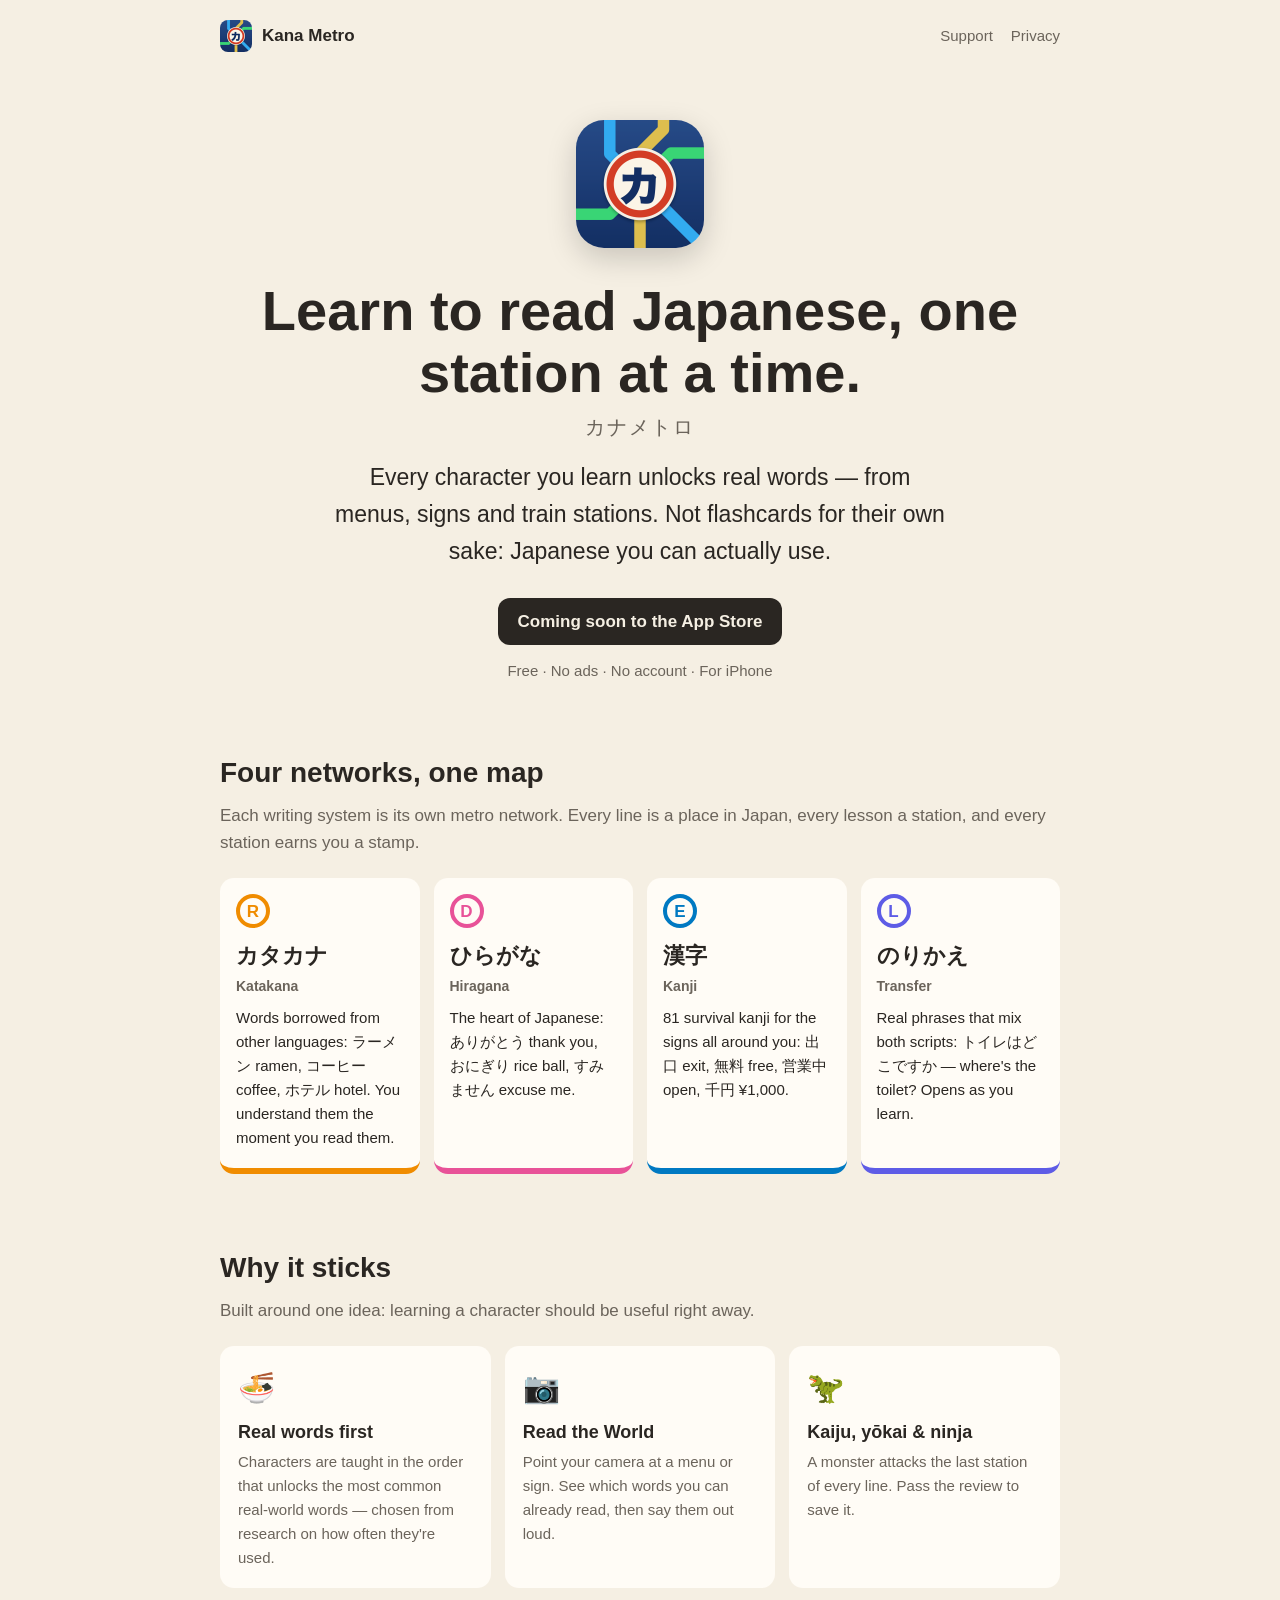
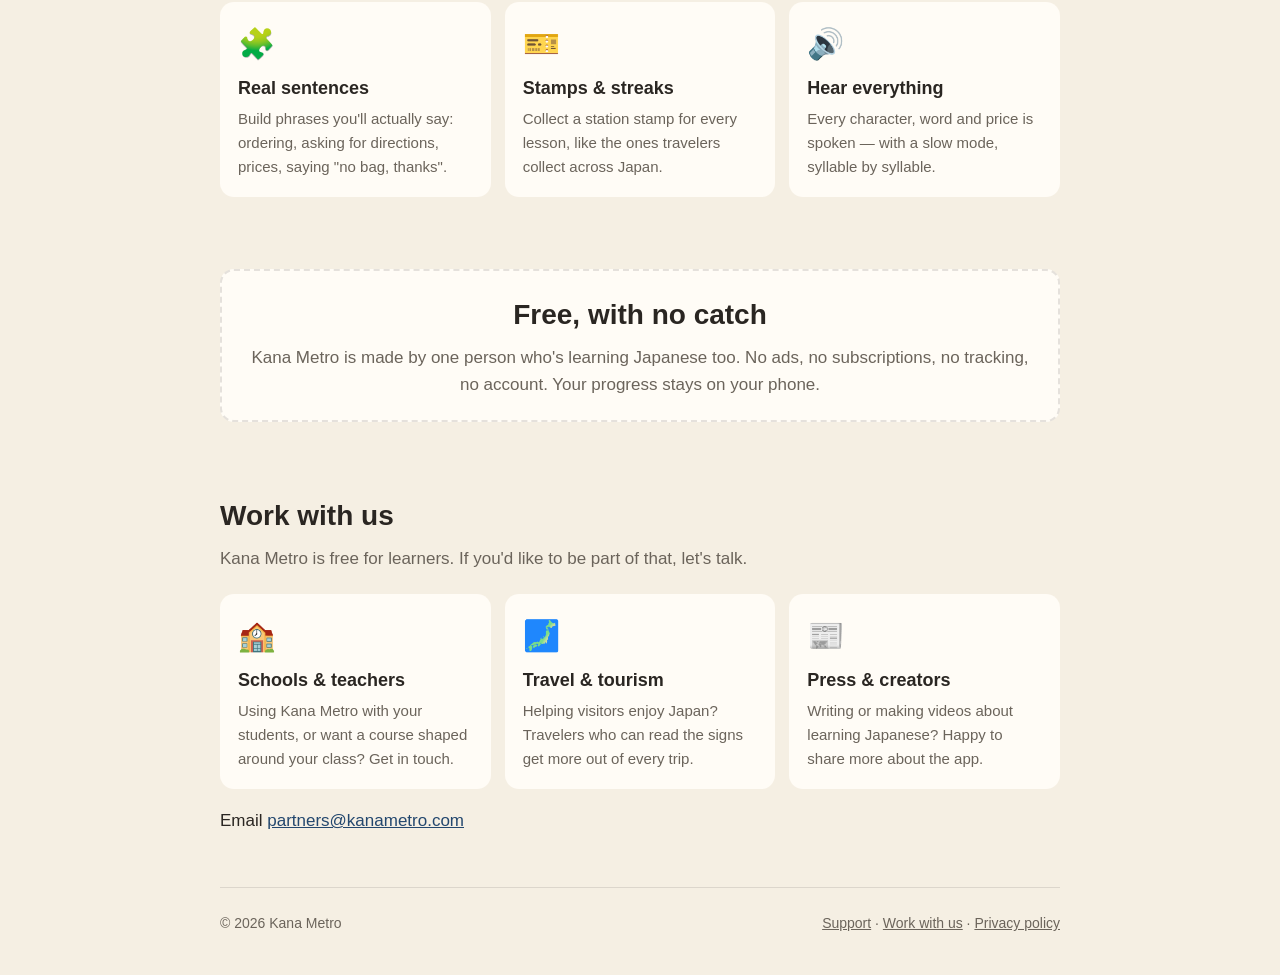
==== index.html @ d76db85e "Kana Metro website: home, support and privacy policy Co-Authored-By: Claude Opus 5.5 <noreply@anthro" ====
<!doctype html>
<html lang="en">
<head>
  <meta charset="utf-8">
  <meta name="viewport" content="width=device-width, initial-scale=1">
  <title>Kana Metro — learn to read Japanese</title>
  <meta name="description" content="Learn to read Japanese one metro station at a time. Every character you learn unlocks real words from menus, signs and stations. Free, no ads, no account.">
  <meta property="og:title" content="Kana Metro — learn to read Japanese">
  <meta property="og:description" content="Every character you learn unlocks real words from menus, signs and stations. Free, no ads, no account.">
  <meta property="og:image" content="https://kanametro.com/icon.png">
  <link rel="icon" href="favicon.png">
  <link rel="apple-touch-icon" href="icon.png">
  <link rel="stylesheet" href="styles.css">
</head>
<body>
  <div class="wrap">
    <header class="top">
      <a class="brand" href="/"><img src="favicon.png" alt="">Kana Metro</a>
      <nav><a href="support.html">Support</a><a href="privacy.html">Privacy</a></nav>
    </header>

    <div class="hero">
      <img src="icon.png" alt="Kana Metro app icon">
      <h1>Learn to read Japanese, one station at a time.</h1>
      <div class="jp">カナメトロ</div>
      <p class="lead">Every character you learn unlocks real words — from menus, signs and train stations. Not flashcards for their own sake: Japanese you can actually use.</p>
      <div class="badge">Coming soon to the App Store</div>
      <div class="pills">Free · No ads · No account · For iPhone</div>
    </div>

    <section>
      <h2>Four networks, one map</h2>
      <p class="sub">Each writing system is its own metro network. Every line is a place in Japan, every lesson a station, and every station earns you a stamp.</p>
      <div class="lines">
        <div class="line" style="--c:#F08C00">
          <span class="code">R</span>
          <h3>カタカナ</h3>
          <div class="name">Katakana</div>
          <p>Words borrowed from other languages: ラーメン ramen, コーヒー coffee, ホテル hotel. You understand them the moment you read them.</p>
        </div>
        <div class="line" style="--c:#E85298">
          <span class="code">D</span>
          <h3>ひらがな</h3>
          <div class="name">Hiragana</div>
          <p>The heart of Japanese: ありがとう thank you, おにぎり rice ball, すみません excuse me.</p>
        </div>
        <div class="line" style="--c:#0079C2">
          <span class="code">E</span>
          <h3>漢字</h3>
          <div class="name">Kanji</div>
          <p>81 survival kanji for the signs all around you: 出口 exit, 無料 free, 営業中 open, 千円 ¥1,000.</p>
        </div>
        <div class="line" style="--c:#5E5CE6">
          <span class="code">L</span>
          <h3>のりかえ</h3>
          <div class="name">Transfer</div>
          <p>Real phrases that mix both scripts: トイレはどこですか — where's the toilet? Opens as you learn.</p>
        </div>
      </div>
    </section>

    <section>
      <h2>Why it sticks</h2>
      <p class="sub">Built around one idea: learning a character should be useful right away.</p>
      <div class="features">
        <div class="feature">
          <div class="icon">🍜</div>
          <h3>Real words first</h3>
          <p>Characters are taught in the order that unlocks the most common real-world words — chosen from research on how often they're used.</p>
        </div>
        <div class="feature">
          <div class="icon">📷</div>
          <h3>Read the World</h3>
          <p>Point your camera at a menu or sign. See which words you can already read, then say them out loud.</p>
        </div>
        <div class="feature">
          <div class="icon">🦖</div>
          <h3>Kaiju, yōkai &amp; ninja</h3>
          <p>A monster attacks the last station of every line. Pass the review to save it.</p>
        </div>
        <div class="feature">
          <div class="icon">🧩</div>
          <h3>Real sentences</h3>
          <p>Build phrases you'll actually say: ordering, asking for directions, prices, saying "no bag, thanks".</p>
        </div>
        <div class="feature">
          <div class="icon">🎫</div>
          <h3>Stamps &amp; streaks</h3>
          <p>Collect a station stamp for every lesson, like the ones travelers collect across Japan.</p>
        </div>
        <div class="feature">
          <div class="icon">🔊</div>
          <h3>Hear everything</h3>
          <p>Every character, word and price is spoken — with a slow mode, syllable by syllable.</p>
        </div>
      </div>
    </section>

    <section>
      <div class="promise">
        <h2>Free, with no catch</h2>
        <p class="sub" style="margin:0">Kana Metro is made by one person who's learning Japanese too. No ads, no subscriptions, no tracking, no account. Your progress stays on your phone.</p>
      </div>
    </section>

    <section id="work-with-us">
      <h2>Work with us</h2>
      <p class="sub">Kana Metro is free for learners. If you'd like to be part of that, let's talk.</p>
      <div class="features">
        <div class="feature">
          <div class="icon">🏫</div>
          <h3>Schools &amp; teachers</h3>
          <p>Using Kana Metro with your students, or want a course shaped around your class? Get in touch.</p>
        </div>
        <div class="feature">
          <div class="icon">🗾</div>
          <h3>Travel &amp; tourism</h3>
          <p>Helping visitors enjoy Japan? Travelers who can read the signs get more out of every trip.</p>
        </div>
        <div class="feature">
          <div class="icon">📰</div>
          <h3>Press &amp; creators</h3>
          <p>Writing or making videos about learning Japanese? Happy to share more about the app.</p>
        </div>
      </div>
      <p style="margin-top:18px">Email <a href="mailto:partners@kanametro.com">partners@kanametro.com</a></p>
    </section>

    <footer>
      <span>© 2026 Kana Metro</span>
      <span><a href="support.html">Support</a> · <a href="#work-with-us">Work with us</a> · <a href="privacy.html">Privacy policy</a></span>
    </footer>
  </div>
</body>
</html>
---- styles.css ----
:root {
  --page: #F5EFE3;
  --card: #FFFCF6;
  --ink: #2A2622;
  --muted: #6B645B;
  --shu: #D23F2A;
  --ai: #23476E;
  --line: rgba(42, 38, 34, 0.12);
}

@media (prefers-color-scheme: dark) {
  :root {
    --page: #1B1916;
    --card: #2A2723;
    --ink: #EDE6DA;
    --muted: #A69E92;
    --shu: #FF6A50;
    --ai: #7FA8D6;
    --line: rgba(237, 230, 218, 0.14);
  }
}

* { box-sizing: border-box; }

body {
  margin: 0;
  background: var(--page);
  color: var(--ink);
  font-family: -apple-system, BlinkMacSystemFont, "Hiragino Sans", "Noto Sans JP", "Segoe UI", sans-serif;
  font-size: 17px;
  line-height: 1.6;
}

a { color: var(--ai); }

.wrap { max-width: 880px; margin: 0 auto; padding: 0 20px; }

header.top {
  display: flex;
  align-items: center;
  justify-content: space-between;
  padding: 20px 0;
}

.brand { display: flex; align-items: center; gap: 10px; font-weight: 700; color: var(--ink); text-decoration: none; }
.brand img { width: 32px; height: 32px; border-radius: 8px; }
nav a { margin-left: 18px; color: var(--muted); text-decoration: none; font-size: 15px; }
nav a:hover { color: var(--ink); }

.hero { text-align: center; padding: 48px 0 32px; }
.hero img { width: 128px; height: 128px; border-radius: 28px; box-shadow: 0 10px 30px rgba(0, 0, 0, 0.18); }
.hero h1 { font-size: clamp(36px, 7vw, 56px); line-height: 1.1; margin: 24px 0 8px; }
.hero .jp { color: var(--muted); font-size: 20px; letter-spacing: 0.1em; }
.hero p.lead { font-size: clamp(19px, 3vw, 23px); max-width: 620px; margin: 16px auto; }

.badge {
  display: inline-block;
  margin-top: 12px;
  padding: 10px 20px;
  border-radius: 12px;
  background: var(--ink);
  color: var(--page);
  font-weight: 600;
}
.pills { margin-top: 14px; color: var(--muted); font-size: 15px; }

section { padding: 36px 0; }
h2 { font-size: 28px; margin: 0 0 6px; }
.sub { color: var(--muted); margin: 0 0 22px; }

.lines { display: grid; grid-template-columns: repeat(auto-fit, minmax(190px, 1fr)); gap: 14px; }
.line {
  background: var(--card);
  border-radius: 14px;
  padding: 16px 16px 18px;
  border-bottom: 6px solid var(--c);
}
.line .code {
  display: inline-flex; align-items: center; justify-content: center;
  width: 34px; height: 34px; border-radius: 50%;
  border: 4px solid var(--c); font-weight: 800; color: var(--c);
}
.line h3 { margin: 10px 0 2px; font-size: 22px; }
.line .name { color: var(--muted); font-size: 14px; font-weight: 600; }
.line p { margin: 8px 0 0; font-size: 15px; }

.features { display: grid; grid-template-columns: repeat(auto-fit, minmax(240px, 1fr)); gap: 14px; }
.feature { background: var(--card); border-radius: 14px; padding: 18px; }
.feature .icon { font-size: 30px; }
.feature h3 { margin: 6px 0 4px; font-size: 18px; }
.feature p { margin: 0; font-size: 15px; color: var(--muted); }

.promise {
  background: var(--card);
  border: 2px dashed var(--line);
  border-radius: 14px;
  padding: 22px;
  text-align: center;
}

article { background: var(--card); border-radius: 16px; padding: clamp(20px, 4vw, 36px); margin: 20px 0 40px; }
article h1 { margin-top: 0; font-size: 32px; }
article h2 { font-size: 21px; margin-top: 28px; }
.updated { color: var(--muted); font-size: 15px; }

footer {
  border-top: 1px solid var(--line);
  padding: 24px 0 40px;
  color: var(--muted);
  font-size: 14px;
  display: flex;
  flex-wrap: wrap;
  gap: 8px 18px;
  justify-content: space-between;
}
footer a { color: var(--muted); }
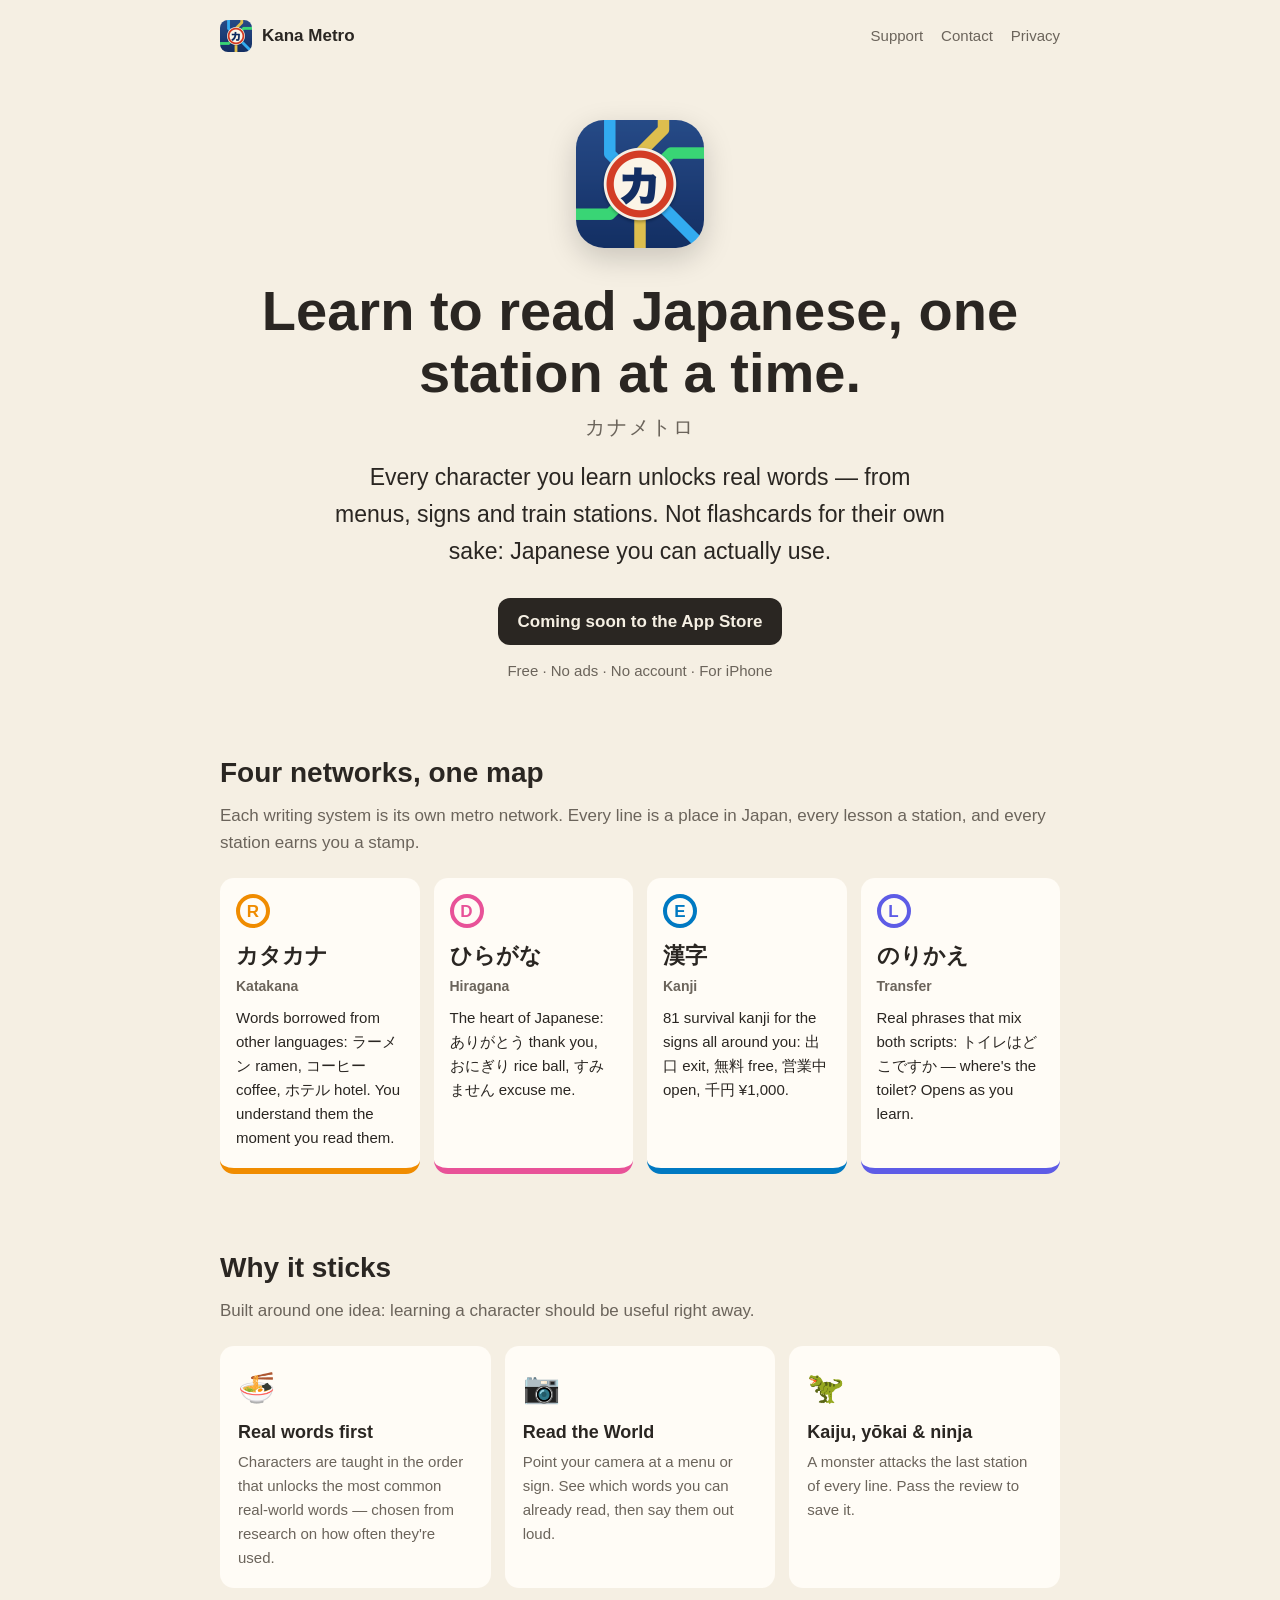
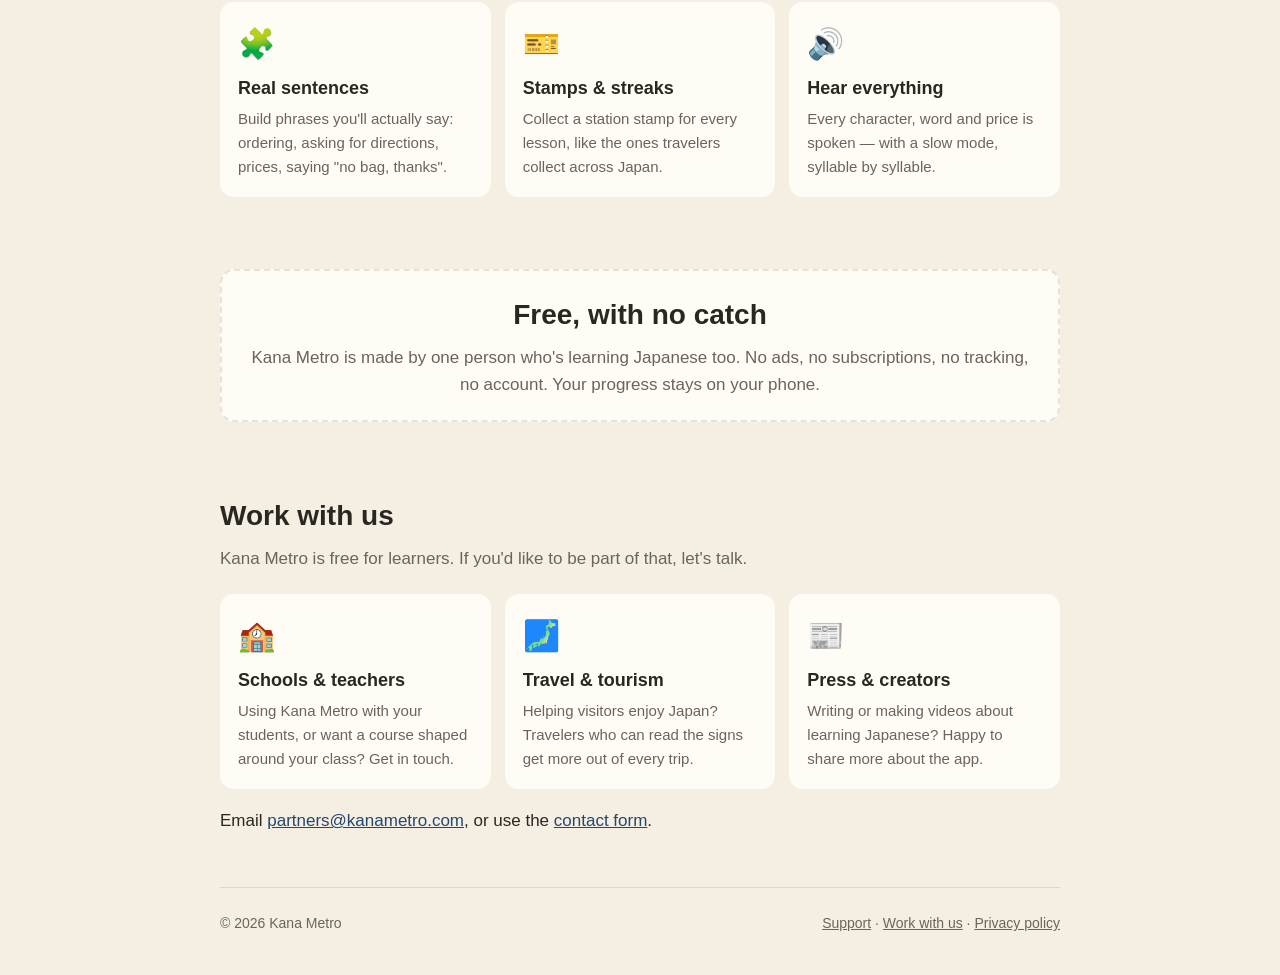
==== commit d0ede91b: "Add a contact form (Web3Forms, honeypot spam check) Co-Authored-By: Claude Opus 5.5 <noreply@anthrop" ====
--- a/index.html
+++ b/index.html
@@ -16,7 +16,7 @@
   <div class="wrap">
     <header class="top">
       <a class="brand" href="/"><img src="favicon.png" alt="">Kana Metro</a>
-      <nav><a href="support.html">Support</a><a href="privacy.html">Privacy</a></nav>
+      <nav><a href="support.html">Support</a><a href="support.html#contact">Contact</a><a href="privacy.html">Privacy</a></nav>
     </header>
 
     <div class="hero">
@@ -123,7 +123,7 @@
           <p>Writing or making videos about learning Japanese? Happy to share more about the app.</p>
         </div>
       </div>
-      <p style="margin-top:18px">Email <a href="mailto:partners@kanametro.com">partners@kanametro.com</a></p>
+      <p style="margin-top:18px">Email <a href="mailto:partners@kanametro.com">partners@kanametro.com</a>, or use the <a href="support.html#contact">contact form</a>.</p>
     </section>
 
     <footer>
--- a/styles.css
+++ b/styles.css
@@ -114,3 +114,36 @@
   justify-content: space-between;
 }
 footer a { color: var(--muted); }
+
+.contact { display: grid; gap: 6px; max-width: 560px; }
+.contact label { font-weight: 600; font-size: 15px; margin-top: 10px; }
+.contact .optional { font-weight: 400; color: var(--muted); }
+.contact input, .contact select, .contact textarea {
+  font: inherit;
+  color: var(--ink);
+  background: var(--page);
+  border: 1.5px solid var(--line);
+  border-radius: 10px;
+  padding: 10px 12px;
+  width: 100%;
+}
+.contact input:focus, .contact select:focus, .contact textarea:focus { outline: 2px solid var(--ai); border-color: transparent; }
+.contact textarea { resize: vertical; }
+.contact button {
+  margin-top: 16px;
+  justify-self: start;
+  font: inherit;
+  font-weight: 700;
+  color: #fff;
+  background: var(--shu);
+  border: 0;
+  border-radius: 12px;
+  padding: 12px 26px;
+  cursor: pointer;
+}
+.contact button:disabled { opacity: 0.6; cursor: default; }
+.contact .honeypot { position: absolute; left: -9999px; width: 1px; height: 1px; opacity: 0; }
+.form-status { margin: 8px 0 0; font-weight: 600; min-height: 1.4em; }
+.form-status.ok { color: #4E8A3A; }
+.form-status.error { color: var(--shu); }
+.fine { color: var(--muted); font-size: 14px; margin: 0; }
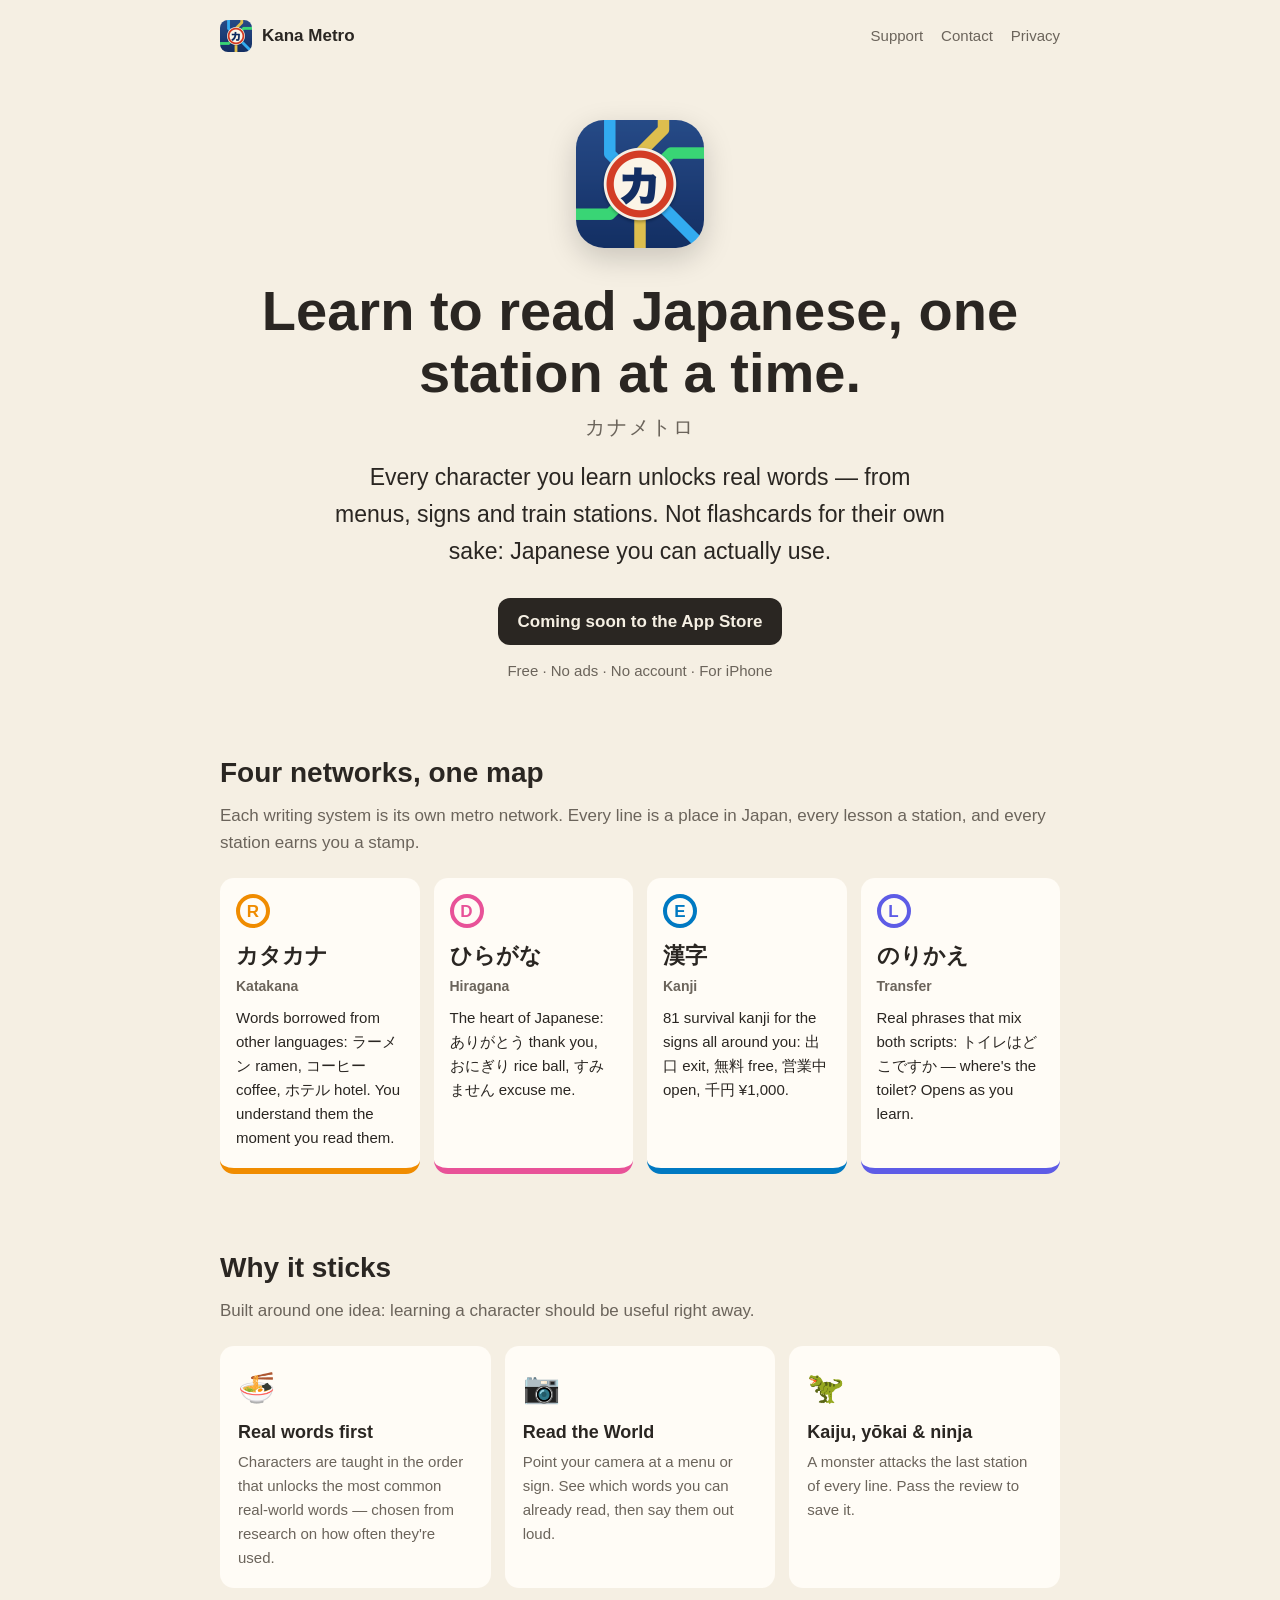
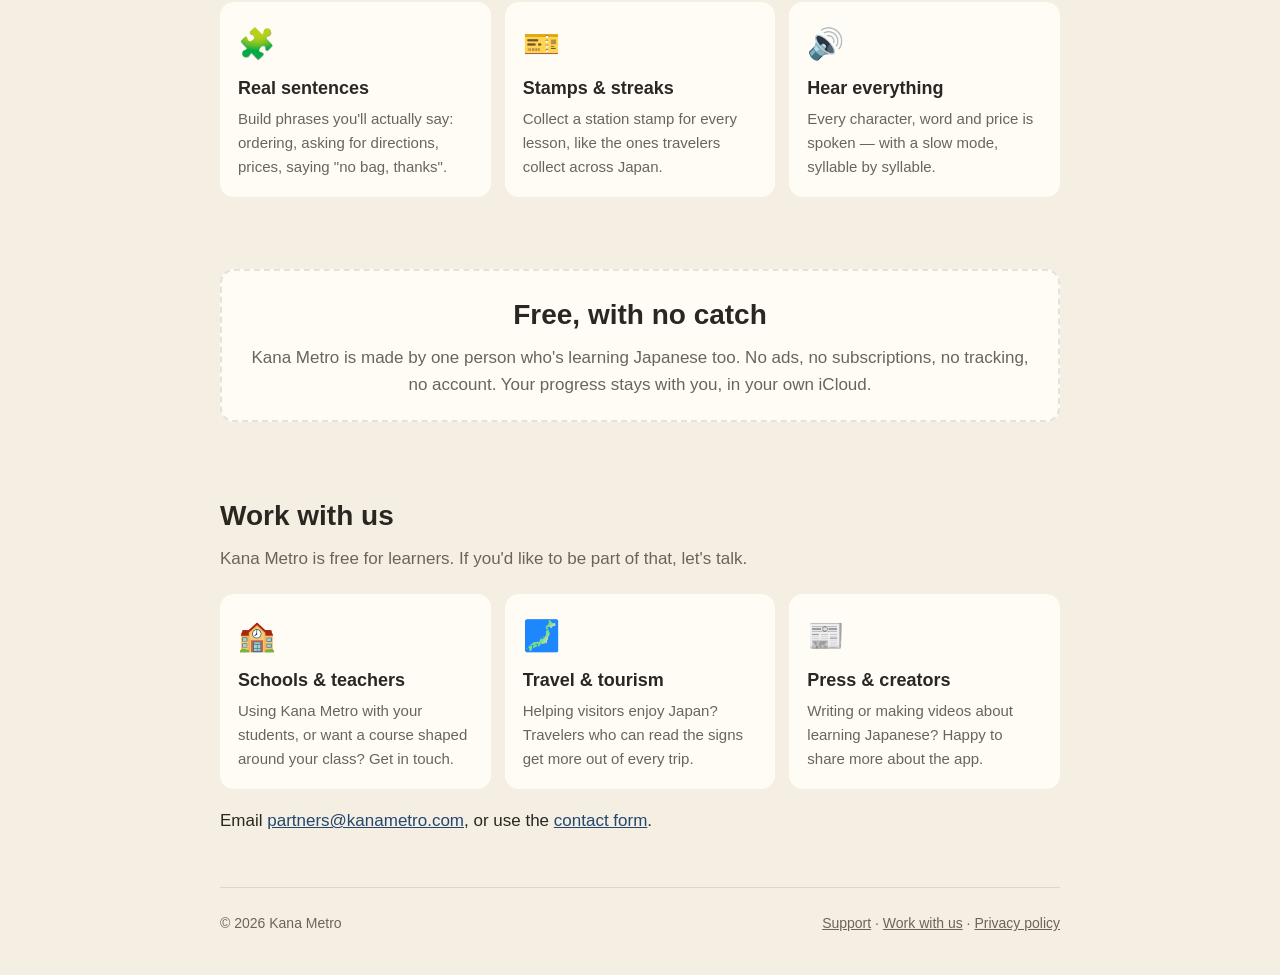
==== commit 867d6bbe: "Privacy policy and FAQ: progress syncs through the user's own iCloud Co-Authored-By: Claude Opus 5.5" ====
--- a/index.html
+++ b/index.html
@@ -10,7 +10,7 @@
   <meta property="og:image" content="https://kanametro.com/icon.png">
   <link rel="icon" href="favicon.png">
   <link rel="apple-touch-icon" href="icon.png">
-  <link rel="stylesheet" href="styles.css">
+  <link rel="stylesheet" href="styles.css?v=2">
 </head>
 <body>
   <div class="wrap">
@@ -99,7 +99,7 @@
     <section>
       <div class="promise">
         <h2>Free, with no catch</h2>
-        <p class="sub" style="margin:0">Kana Metro is made by one person who's learning Japanese too. No ads, no subscriptions, no tracking, no account. Your progress stays on your phone.</p>
+        <p class="sub" style="margin:0">Kana Metro is made by one person who's learning Japanese too. No ads, no subscriptions, no tracking, no account. Your progress stays with you, in your own iCloud.</p>
       </div>
     </section>
 
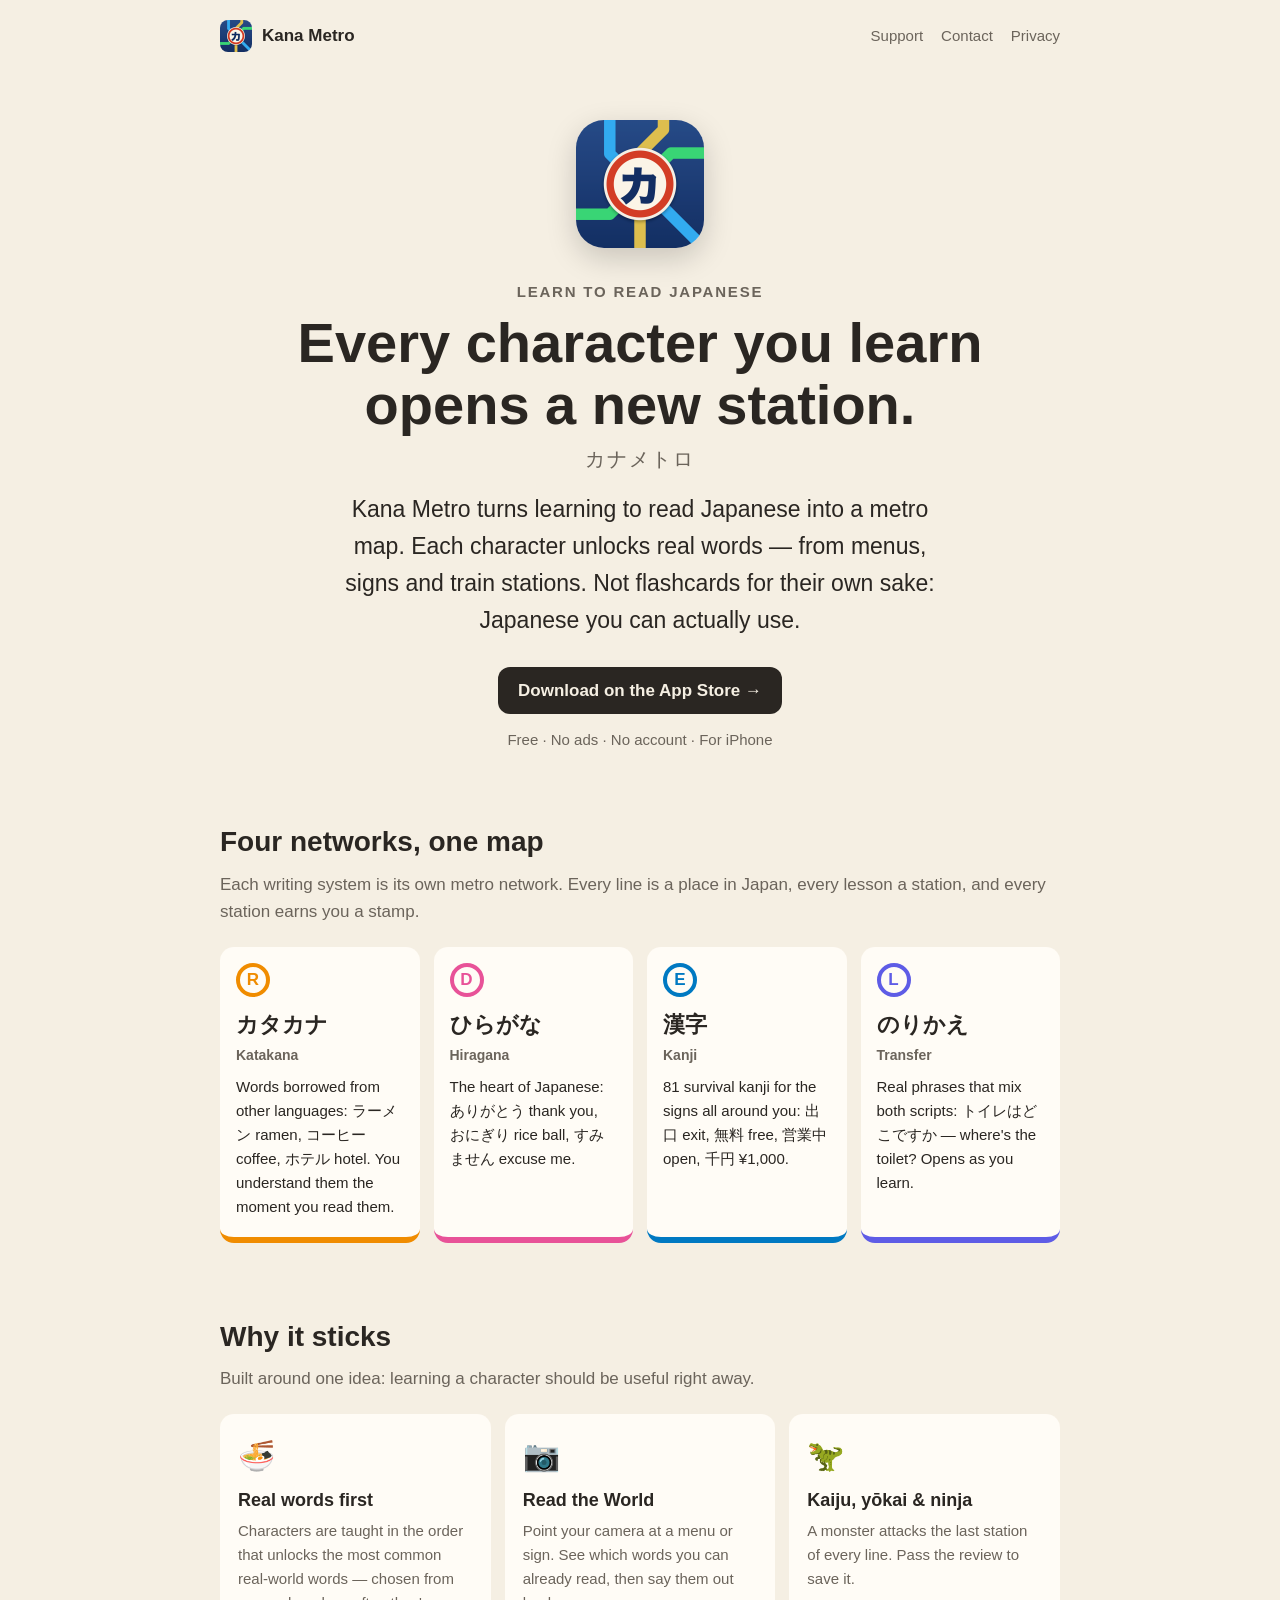
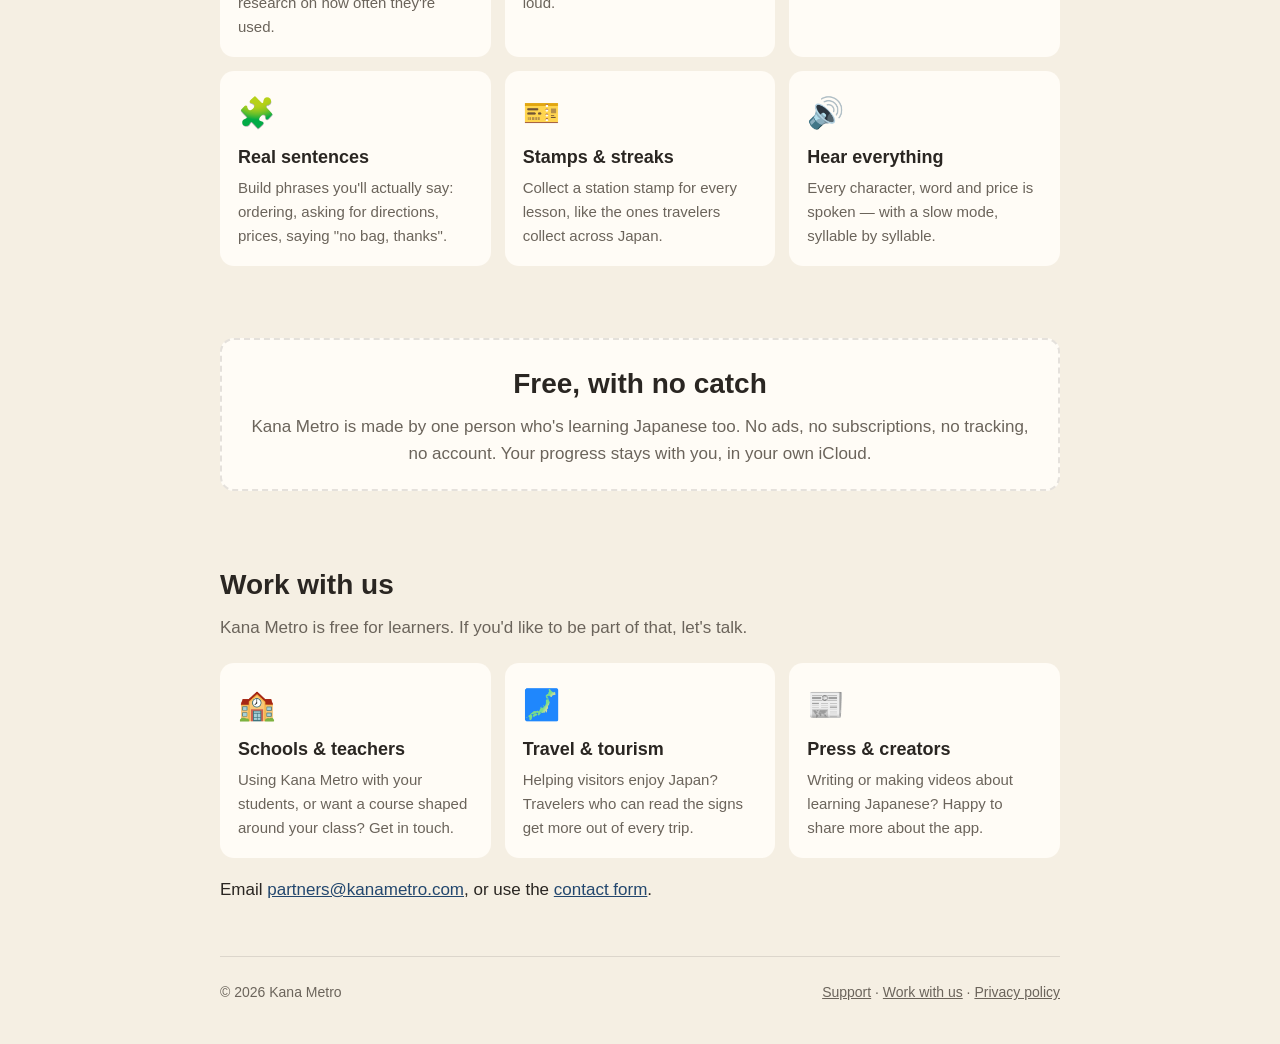
==== commit 5f573c1b: "Kana Metro is on the App Store: download button, new slogan Co-Authored-By: Claude Opus 5.5 <noreply" ====
--- a/index.html
+++ b/index.html
@@ -4,13 +4,13 @@
   <meta charset="utf-8">
   <meta name="viewport" content="width=device-width, initial-scale=1">
   <title>Kana Metro — learn to read Japanese</title>
-  <meta name="description" content="Learn to read Japanese one metro station at a time. Every character you learn unlocks real words from menus, signs and stations. Free, no ads, no account.">
+  <meta name="description" content="Learn to read Japanese on a metro map: every character you learn opens a new station and unlocks real words from menus, signs and stations. Free, no ads, no account.">
   <meta property="og:title" content="Kana Metro — learn to read Japanese">
   <meta property="og:description" content="Every character you learn unlocks real words from menus, signs and stations. Free, no ads, no account.">
   <meta property="og:image" content="https://kanametro.com/icon.png">
   <link rel="icon" href="favicon.png">
   <link rel="apple-touch-icon" href="icon.png">
-  <link rel="stylesheet" href="styles.css?v=2">
+  <link rel="stylesheet" href="styles.css?v=3">
 </head>
 <body>
   <div class="wrap">
@@ -21,10 +21,11 @@
 
     <div class="hero">
       <img src="icon.png" alt="Kana Metro app icon">
-      <h1>Learn to read Japanese, one station at a time.</h1>
+      <div class="eyebrow">Learn to read Japanese</div>
+      <h1>Every character you learn opens a new station.</h1>
       <div class="jp">カナメトロ</div>
-      <p class="lead">Every character you learn unlocks real words — from menus, signs and train stations. Not flashcards for their own sake: Japanese you can actually use.</p>
-      <div class="badge">Coming soon to the App Store</div>
+      <p class="lead">Kana Metro turns learning to read Japanese into a metro map. Each character unlocks real words — from menus, signs and train stations. Not flashcards for their own sake: Japanese you can actually use.</p>
+      <a class="badge" href="https://apps.apple.com/app/id6824507115">Download on the App Store →</a>
       <div class="pills">Free · No ads · No account · For iPhone</div>
     </div>
 
--- a/styles.css
+++ b/styles.css
@@ -49,18 +49,20 @@
 
 .hero { text-align: center; padding: 48px 0 32px; }
 .hero img { width: 128px; height: 128px; border-radius: 28px; box-shadow: 0 10px 30px rgba(0, 0, 0, 0.18); }
-.hero h1 { font-size: clamp(36px, 7vw, 56px); line-height: 1.1; margin: 24px 0 8px; }
+.hero .eyebrow { margin-top: 24px; font-size: 15px; font-weight: 700; letter-spacing: 0.12em; text-transform: uppercase; color: var(--muted); }
+.hero h1 { font-size: clamp(36px, 7vw, 56px); line-height: 1.1; margin: 8px 0 8px; }
 .hero .jp { color: var(--muted); font-size: 20px; letter-spacing: 0.1em; }
 .hero p.lead { font-size: clamp(19px, 3vw, 23px); max-width: 620px; margin: 16px auto; }
 
 .badge {
   display: inline-block;
+  text-decoration: none;
+  font-weight: 700;
   margin-top: 12px;
   padding: 10px 20px;
   border-radius: 12px;
   background: var(--ink);
   color: var(--page);
-  font-weight: 600;
 }
 .pills { margin-top: 14px; color: var(--muted); font-size: 15px; }
 
